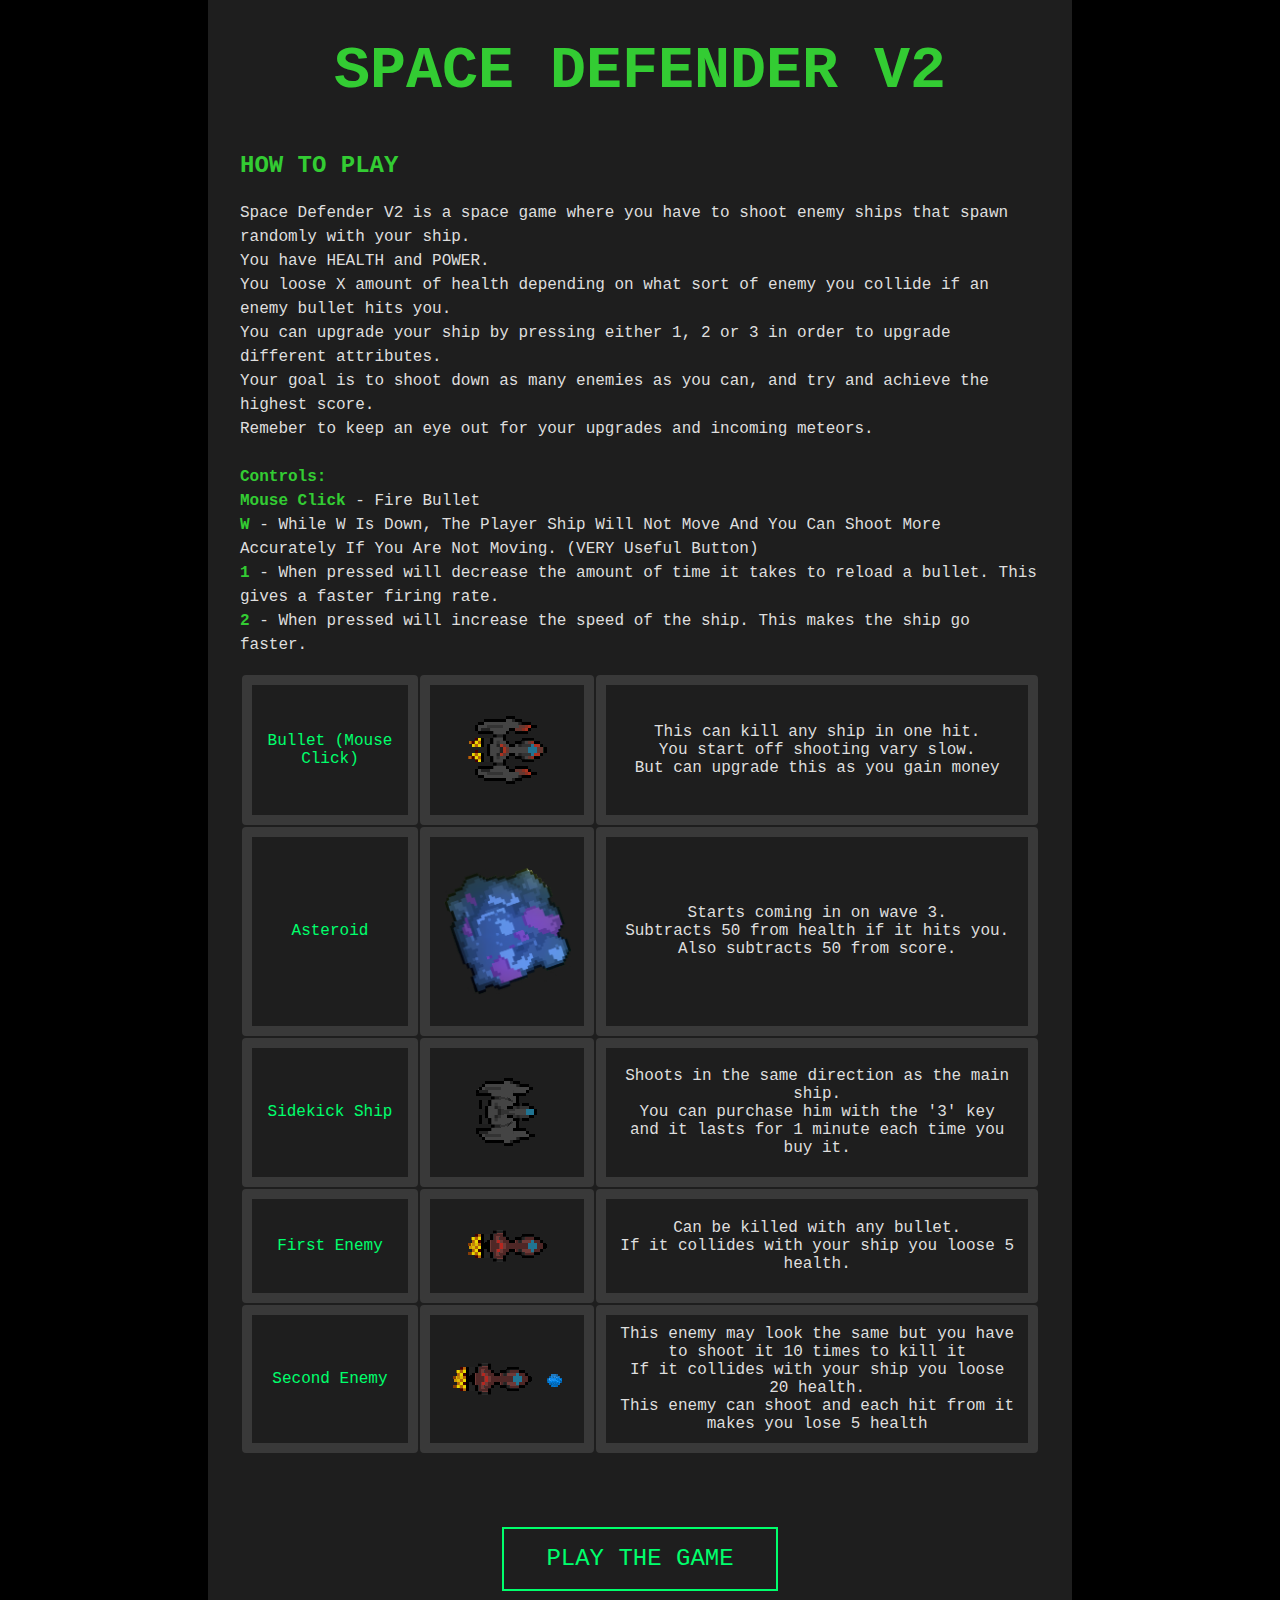
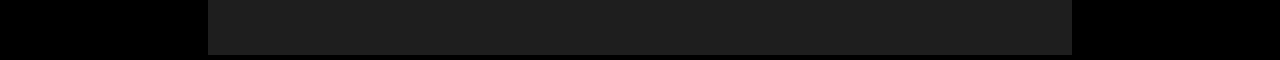
==== index.html @ 35603877 "first commit" ====
<html>

<head>
	<title>
		
	</title>
	<link rel="stylesheet" href="styles.css">
</head>

	<body>

		<h1>SPACE DEFENDER V2</h1>

		<!-- 
				Written Game Explanation 
		-->

		<h2>HOW TO PLAY</h2>
		<p>
			Space Defender V2 is a space game where you have to shoot enemy ships that spawn randomly with your ship.
			<br> You have HEALTH and POWER.
			<br> You loose X amount of health depending on what sort of enemy you collide if an enemy bullet hits you.
			<br> You can upgrade your ship by pressing either 1, 2 or 3 in order to upgrade different attributes.
			<br> Your goal is to shoot down as many enemies as you can, and try and achieve the highest score.
			<br> Remeber to keep an eye out for your upgrades and incoming meteors.
			<br>
			<br>
			<b>Controls:</b>
			<br>
			<b>Mouse Click</b> - Fire Bullet
			<br>
			<b>W</b> - While W Is Down, The Player Ship Will Not Move And You Can Shoot More Accurately If You Are Not Moving. (VERY Useful Button)
			<br>
			<b>1</b> - When pressed will decrease the amount of time it takes to reload a bullet. This gives a faster firing rate.
			<br>
			<b>2</b> - When pressed will increase the speed of the ship. This makes the ship go faster.
		</p>

		<!-- 
				A table that tells what everything does
			-->
		<table>
			<tr>
				<td style="color: #00ff6c;"> Bullet (Mouse Click)</td>
				<td><img src="assets/playerShip.png"></td>
				<td>
					This can kill any ship in one hit.
					<br> You start off shooting vary slow.
					<br> But can upgrade this as you gain money
				</td>

			</tr>
			<tr>
				<td style="color: #00ff6c;">Asteroid</td>
				<td><img src="assets/meteor.png"></td>
				<td>
					Starts coming in on wave 3.
					<br> Subtracts 50 from health if it hits you.
					<br> Also subtracts 50 from score.
				</td>
			</tr>
			<tr>
				<td style="color: #00ff6c;">Sidekick Ship</td>
				<td><img src="assets/allyTurret.png"></td>
				<td>
					Shoots in the same direction as the main ship.
					<br> You can purchase him with the '3' key 
					<br>and it lasts for 1 minute each time you buy it.
				</td>
			</tr>
			<tr>
				<td style="color: #00ff6c;">First Enemy</td>
				<td><img src="assets/enemy.png"></td>
				<td>
					Can be killed with any bullet.
					<br> If it collides with your ship you loose 5 health.
				</td>
			</tr>
			<tr>
				<td style="color: #00ff6c;">Second Enemy</td>
				<td><img src="assets//enemyShooting.png"></td>
				<td>
					This enemy may look the same but you have to shoot it 10 times to kill it
					<br> If it collides with your ship you loose 20 health.
					<br> This enemy can shoot and each hit from it makes you lose 5 health
				</td>

			</tr>
		</table>
		<br>
		<br>
		<br>
		<div>
			<a href="gameFiles/menu.html" class="button buttonGame">Play the Game</a>
		</div>
	</body>
</html>
---- styles.css ----
html {
    background: #1e1e1e;
    background-color: #000000;
}

body {
    background: #1e1e1e;
    box-shadow: 0 0 2px rgba(0, 0, 0, 0.06);
    color: #dedede;
    font-family: monospace, "Helvetica Neue", Helvetica, Arial, sans-serif;
    font-size: 16px;
    line-height: 1.5;
    margin: 0 auto;
    max-width: 800px;
    padding: 2em 2em 4em;
}

h1 {
    color: #33cc33;
    font-weight: 600;
    line-height: 1.3;
    text-align: center; 
    font-size: 60px;
}

h2 {
    color: #33cc33;
    font-weight: 600;
    line-height: 1.3;
}

a {
    color: #33cc33;
}

b, strong {
    font-weight: 600;
    color: #33cc33;
}

samp {
    display: none;
}

img {
    -webkit-animation: colorize 2s cubic-bezier(0, 0, .78, .36) 1;
            animation: colorize 2s cubic-bezier(0, 0, .78, .36) 1;
    background: transparent;
    border-radius: 4px;
    display: block;
    margin: 1.3em auto;
    max-width: 95%;
}

tbody,tr,td {
    border: 10px solid rgba(255, 255, 255, 0.12);
    border-radius: 4px;
    padding: 10px;
    text-align: center;
}

table {
    width: 100%;
}

#pre {
    border: 10px solid rgba(255, 255, 255, 0.12);
    border-radius: 4px;
}
pre {
    background-color: #111;
    padding: 25px;
}

div {
    text-align: center;
}

.button {
    display: inline-block;
    font-size: 1.15rem;
    text-decoration: none;
    text-transform: uppercase;
    border-width: 2px;
    border-style: solid;
    padding: .5em 1.75em;
}

@media (min-width: 60rem) {
    .button {
        font-size: 1.5rem;
    }
}

.buttonGame,
.buttonDescription {
    color: #00ff6c;
    border-color: #00ff6c;
}

.buttonGame:hover,
.buttonGame:focus,
.buttonDescription:hover,
.buttonDescription:focus{
    background: #00ff6c;
    color: #232323;
}
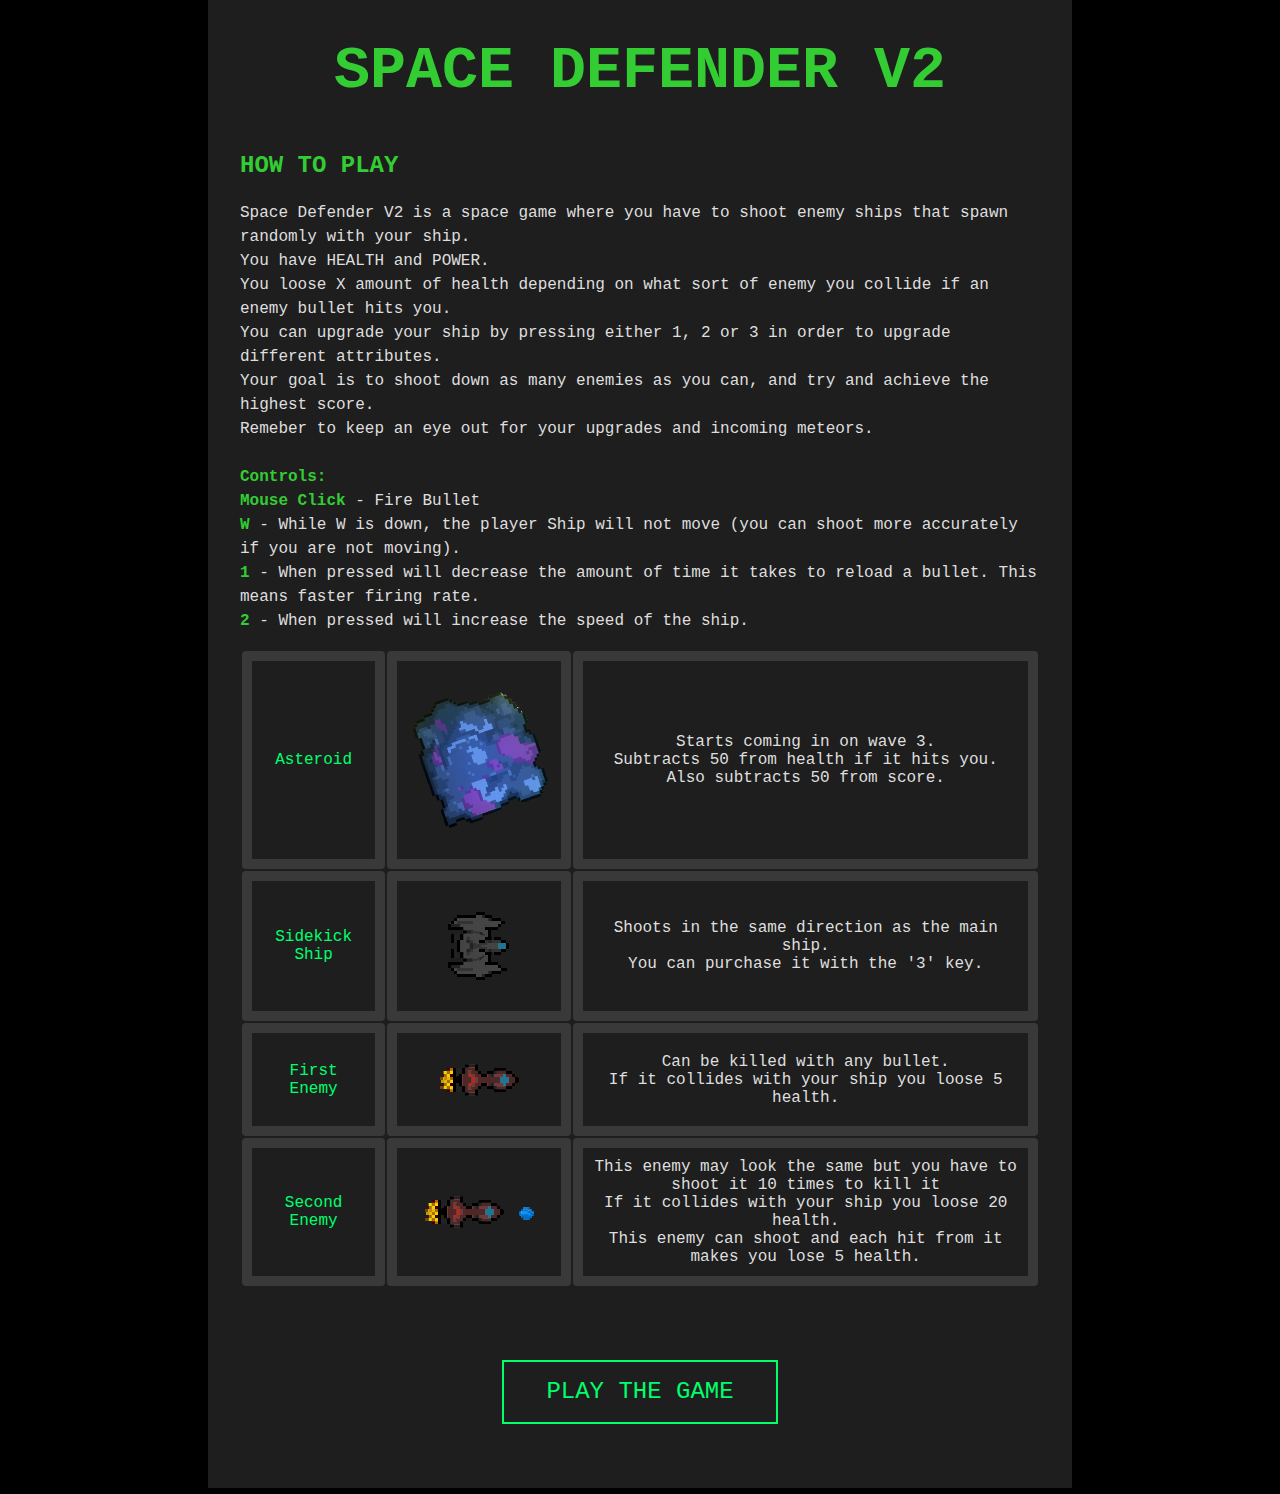
==== commit 2c83087b: "removed extra information" ====
--- a/index.html
+++ b/index.html
@@ -29,27 +29,17 @@
 			<br>
 			<b>Mouse Click</b> - Fire Bullet
 			<br>
-			<b>W</b> - While W Is Down, The Player Ship Will Not Move And You Can Shoot More Accurately If You Are Not Moving. (VERY Useful Button)
+			<b>W</b> - While W is down, the player Ship will not move (you can shoot more accurately if you are not moving).
 			<br>
-			<b>1</b> - When pressed will decrease the amount of time it takes to reload a bullet. This gives a faster firing rate.
+			<b>1</b> - When pressed will decrease the amount of time it takes to reload a bullet. This means faster firing rate.
 			<br>
-			<b>2</b> - When pressed will increase the speed of the ship. This makes the ship go faster.
+			<b>2</b> - When pressed will increase the speed of the ship.
 		</p>
 
 		<!-- 
 				A table that tells what everything does
 			-->
 		<table>
-			<tr>
-				<td style="color: #00ff6c;"> Bullet (Mouse Click)</td>
-				<td><img src="assets/playerShip.png"></td>
-				<td>
-					This can kill any ship in one hit.
-					<br> You start off shooting vary slow.
-					<br> But can upgrade this as you gain money
-				</td>
-
-			</tr>
 			<tr>
 				<td style="color: #00ff6c;">Asteroid</td>
 				<td><img src="assets/meteor.png"></td>
@@ -64,8 +54,8 @@
 				<td><img src="assets/allyTurret.png"></td>
 				<td>
 					Shoots in the same direction as the main ship.
-					<br> You can purchase him with the '3' key 
-					<br>and it lasts for 1 minute each time you buy it.
+					<br> You can purchase it with the '3' key.
+					
 				</td>
 			</tr>
 			<tr>
@@ -82,7 +72,7 @@
 				<td>
 					This enemy may look the same but you have to shoot it 10 times to kill it
 					<br> If it collides with your ship you loose 20 health.
-					<br> This enemy can shoot and each hit from it makes you lose 5 health
+					<br> This enemy can shoot and each hit from it makes you lose 5 health.
 				</td>
 
 			</tr>
